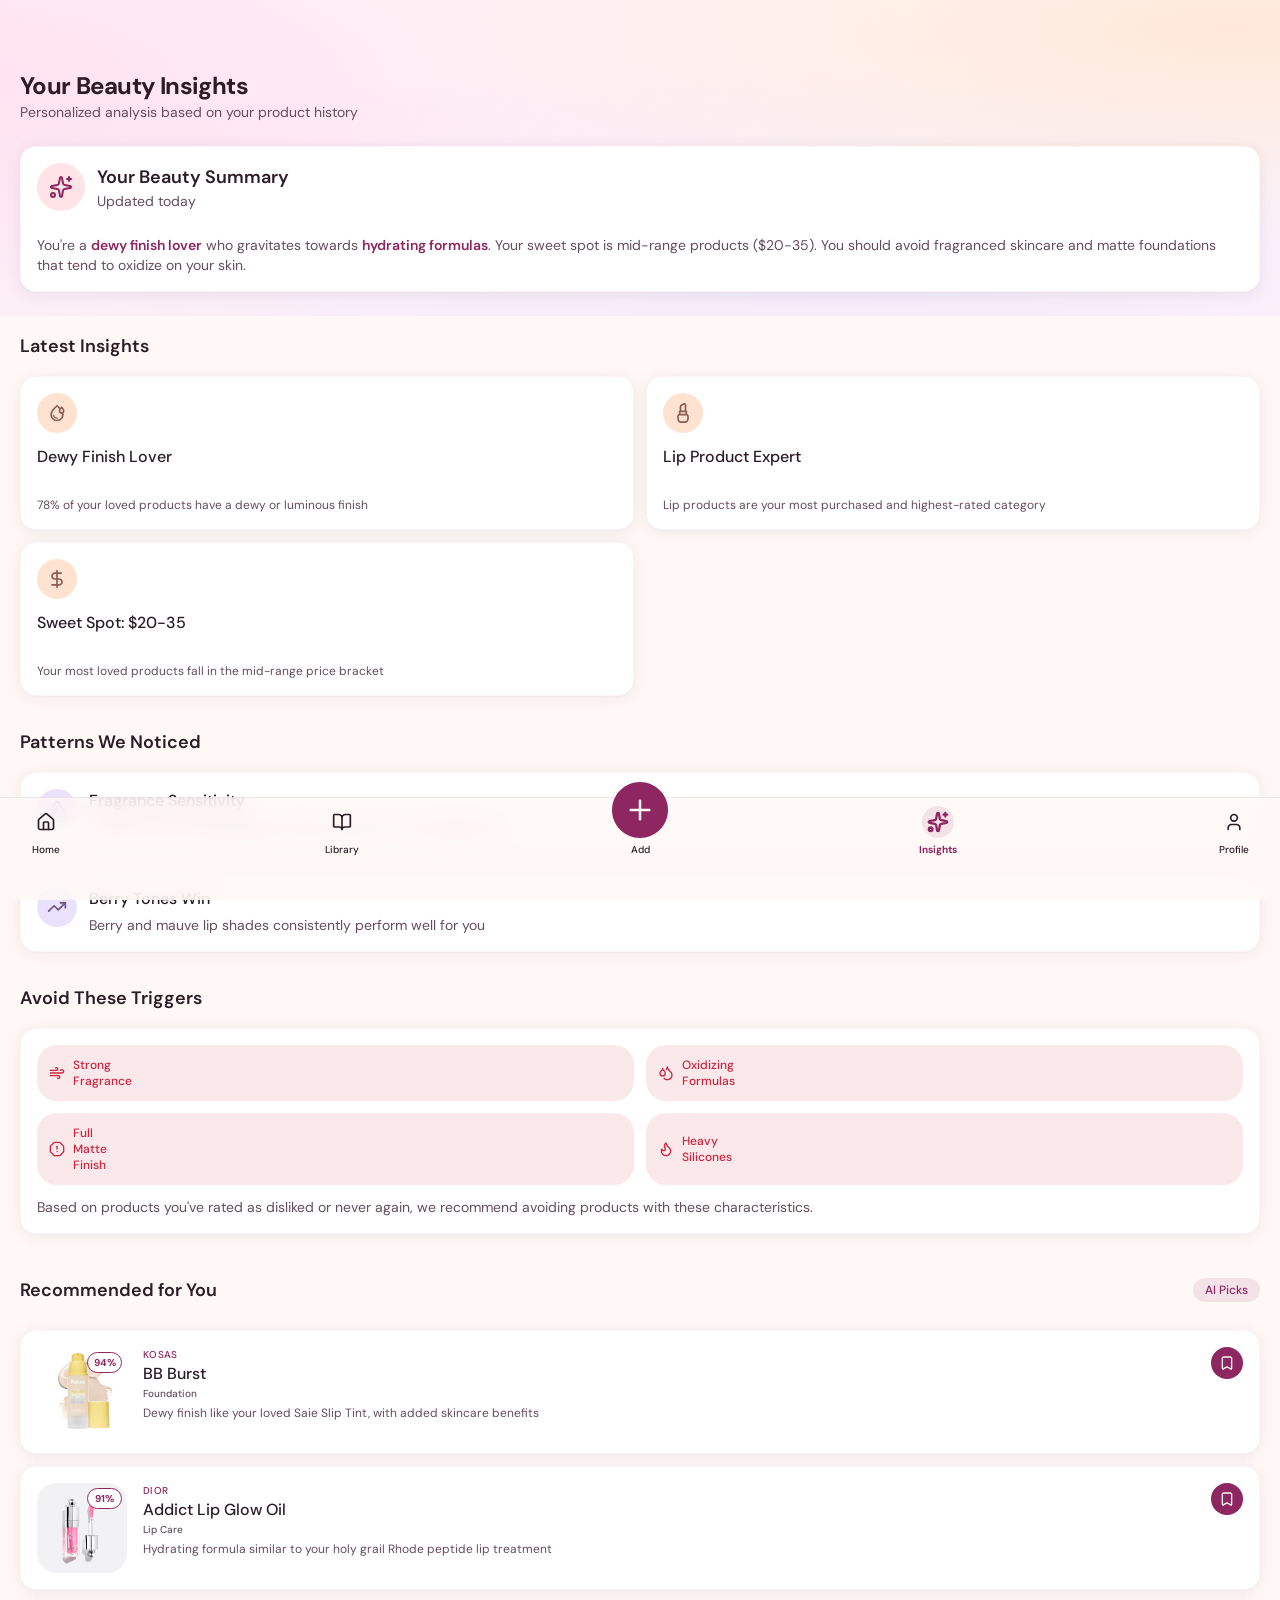
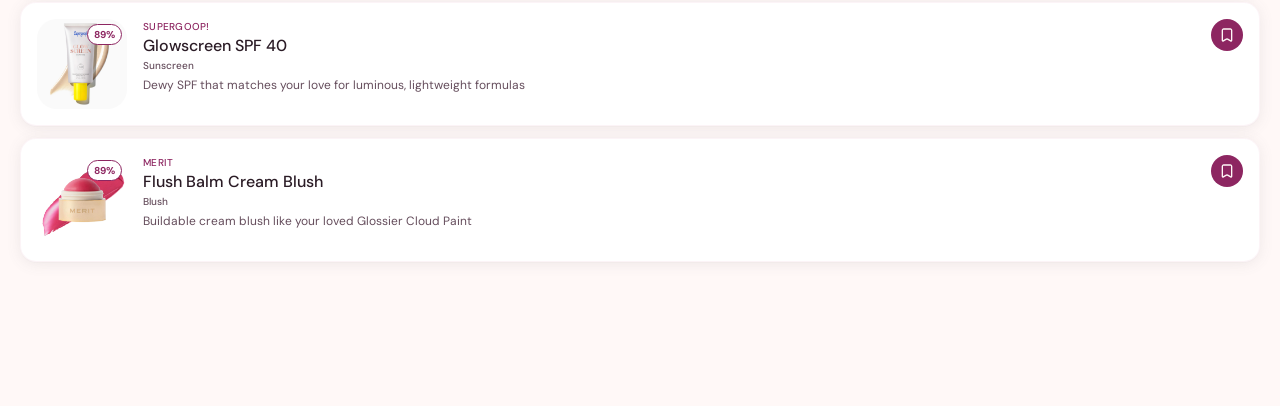
==== insights.html @ 0461f56a "Add files via upload" ====
<!DOCTYPE html>

<html lang="en" dir="ltr">

<head>
    <meta charset="UTF-8">
    <link rel="stylesheet" href="glow_discovery.css">
    <meta name="viewport" content="width=device-width, initial-scale=1.0">
    <title>Beauty Insights</title>
    <link rel="preconnect" href="https://fonts.googleapis.com">
    <link rel="preconnect" href="https://fonts.gstatic.com" crossorigin>
    <link href="https://fonts.googleapis.com/css2?family=DM+Sans:ital,opsz,wght@0,9..40,100..1000;1,9..40,100..1000&display=swap" rel="stylesheet">
</head>

<body>
    <div class="main-container"> 
        <div class="header-content">
            <h1>Your Beauty Insights</h1>
            <p class="body-1-reg">Personalized analysis based on your product history</p>

            <div class="beauty-summary-card">
                <div class="beauty-summary-top">
                    <img src="images/latest_insight_icon.svg" alt="Shimmer icon representing new beauty insights.">
                    <div class="summary-text">
                        <h2>Your Beauty Summary</h2>
                        <p class="body-1-reg">Updated today</p>
                    </div>
                </div>

                <div class="beauty-summary-bottom">
                    <p class="body-1-reg">You're a <span class="bold-pink-text">dewy finish lover</span> who
                    gravitates towards <span class="bold-pink-text">hydrating formulas</span>. Your sweet 
                    spot is mid-range products ($20-35). You should avoid fragranced skincare and matte 
                    foundations that tend to oxidize on your skin.
                    </p>
                </div>
            </div>
        </div>

        

        <div class="section"> 
            <div class="section-title" id="latest-insights">
                <h2>Latest Insights</h2>
            </div>

            <div class="all-insights">
                <div class="insights-card">
                    <img src="images/dewy_icon.svg" alt="Dewy icon representing dewy finish products.">
                    <h3>Dewy Finish Lover</h3>
                    <p class="body-2-reg">78% of your loved products have a dewy or luminous finish</p>
                </div>
                <div class="insights-card">
                    <img src="images/lip_expert_icon.svg" alt="Lipstick icon representing lip product expertise.">
                    <h3>Lip Product Expert</h3>
                    <p class="body-2-reg">Lip products are your most purchased and highest-rated category</p>
                </div>
                <div class="insights-card">
                    <img src="images/sweet_spot_icon.svg" alt="Repurchase icon representing products you would repurchase.">
                    <h3>Sweet Spot: $20-35</h3>
                    <p class="body-2-reg">Your most loved products fall in the mid-range price bracket</p>
                </div>
            </div>
        </div>

        <div class="section">
            <div class="section-title">
                <h2>Patterns We Noticed</h2>
            </div>

            <div class="insight-content">
                <img src="images/fragrance_sens_icon.svg" alt="Caution icon representing fragrance sensitivity.">
                <div class="insight-text">
                    <h3 class="truncate">Fragrance Sensitivity</h3>
                    <p class="body-1-reg">Products with strong fragrance often end up in your disliked list</p>
                </div>
            </div>

            <div class="insight-content">
                <img src="images/trend_icon.svg" alt="Trend icon representing trends we noticed about you.">
                <div class="insight-text">
                    <h3 class="truncate">Berry Tones Win</h3>
                    <p class="body-1-reg">Berry and mauve lip shades consistently perform well for you</p>
                </div>
            </div>
        </div>

        <div class="section">
            <div class="section-title">
                <h2>Avoid These Triggers</h2>
            </div>

            <div class="trigger-card">
                <div class="trigger-tag-section">
                    <div class="trigger-tag">
                        <img src="images/fragrance_icon.svg" alt="Fragrance icon representing products with strong fragrance.">
                        <p>Strong Fragrance</p>
                    </div>

                    <div class="trigger-tag">
                        <img src="images/oxidizing_icon.svg" alt="Oxidizing icon representing products with oxidizing formulas.">
                        <p>Oxidizing Formulas</p>
                    </div>
                
                    <div class="trigger-tag">
                        <img src="images/matte_icon.svg" alt="Matte icon representing products with full matte finish.">
                        <p>Full Matte Finish</p>
                    </div>

                    <div class="trigger-tag">
                        <img src="images/silicones_icon.svg" alt="Silicone icon representing products with heavy silicones.">
                        <p>Heavy Silicones</p>
                    </div>
                </div>

                <p class="body-1-reg">Based on products you've rated as disliked or never again, we recommend 
                    avoiding products with these characteristics. </p>
            </div>

        </div>

        <div class="section" id="recommended">
            <div class="section-title">
                <h2>Recommended for You</h2>
                <p class="ai-picks-tag">AI Picks</p>
            </div>

            <div class="products-section">
                <div class="rec-product-card">

                    <div class="product-card-content">
                        <div class="rec-product-image">
                            <img src="images/kosas_bb.webp" alt="Image of Kosas BB Burst.">
                            <div class="small-match-tag" aria-label="94 percent match for you">94%</div>
                        </div>

                        <div class="product-content">
                            <p class="brand-name">Kosas</p>
                            <h3 class="truncate">BB Burst</h3>
                            <p class="product-type">Foundation</p>

                            <div class="product-description"> 
                                <p class="body-2-reg truncate-2">Dewy finish like your loved Saie Slip Tint, with added 
                                    skincare benefits</p>
                            </div>
                        </div>
                    </div>

                    <button class="save-button" aria-label="Save product to library">
                        <img src="images/save_icon.svg" alt="Save icon representing saving this product to your library.">
                    </button>
                </div>

                <div class="rec-product-card">
                    
                    <div class="product-card-content">
                        <div class="rec-product-image">
                            <img src="images/dior_lip.webp" alt="Image of Dior Addict Lip Glow Oil.">
                            <div class="small-match-tag" aria-label="91 percent match for you">91%</div>
                        </div>

                        <div class="product-content">
                            <p class="brand-name">Dior</p>
                            <h3 class="truncate">Addict Lip Glow Oil</h3>
                            <p class="product-type">Lip Care</p>

                            <div class="product-description"> 
                                <p class="body-2-reg truncate-2">Hydrating formula similar to your holy grail 
                                    Rhode peptide lip treatment</p>
                            </div>
                        </div>
                    </div>

                    <button class="save-button" aria-label="Save product to library">
                        <img src="images/save_icon.svg" alt="Save icon representing saving this product to your library.">
                    </button>
                </div>

                <div class="rec-product-card">

                    <div class="product-card-content">
                        <div class="rec-product-image">
                            <img src="images/supergoop_glow.webp" alt="Image of Supergoop! Glowscreen SPF 40.">
                            <div class="small-match-tag" aria-label="89 percent match for you">89%</div>
                        </div>

                        <div class="product-content">
                            <p class="brand-name">Supergoop!</p>
                            <h3 class="truncate">Glowscreen SPF 40</h3>
                            <p class="product-type">Sunscreen</p>

                            <div class="product-description"> 
                                <p class="body-2-reg truncate-2">Dewy SPF that matches your love for 
                                    luminous, lightweight formulas</p>
                            </div>
                        </div>
                    </div>

                    <button class="save-button" aria-label="Save product to library">
                        <img src="images/save_icon.svg" alt="Save icon representing saving this product to your library.">
                    </button>
                </div>

                <div class="rec-product-card">

                    <div class="product-card-content">
                        <div class="rec-product-image">
                            <img src="images/merit_blush.webp" alt="Image of Merit Flush Balm Cream Blush.">
                            <div class="small-match-tag" aria-label="89 percent match for you">89%</div>
                        </div>

                        <div class="product-content">
                            <p class="brand-name">Merit</p>
                            <h3 class="truncate">Flush Balm Cream Blush</h3>
                            <p class="product-type">Blush</p>

                            <div class="product-description"> 
                                <p class="body-2-reg truncate-2">Buildable cream blush like your loved 
                                    Glossier Cloud Paint</p>
                            </div>
                        </div>
                    </div>

                    <button class="save-button" aria-label="Save product to library">
                        <img src="images/save_icon.svg" alt="Save icon representing saving this product to your library.">
                    </button>
                </div>
            </div>
        </div>

        <div class="nav-bar"> 
            <nav>
                <a href="index.html" class="nav-button"><img src="images/home_icon.svg" alt="Home button icon.">Home</a>
                <a href="library.html" class="nav-button"><img src="images/library_icon.svg" alt="Library button icon.">Library</a>
                <a href="" class="add-button">
                    <img src="images/add_icon.svg"  alt="Add product button.">
                Add</a>
                <a href="insights.html" class="nav-button selected"><img src="images/insights_selected_icon.svg" alt="Insights button icon.">Insights</a>
                <a href="" class="nav-button"><img src="images/profile_icon.svg" alt="Profile button icon.">Profile</a>
            </nav>
        </div>

    </div>
</body>

</html>
---- glow_discovery.css ----
* {
    box-sizing: border-box;
}

html, 
body {
    margin: 0;
    width: 100%;
    min-height: 100%;
    padding-bottom: 64px;
}

body  {
    font-family: DM Sans, sans-serif;
    background-color: #FFF8F7;
    display: flex;
    flex-direction: column;
}

body.gradient-bg {
    background: radial-gradient(166.95% 190.8% at -10.57% 25.76%, rgba(255, 207, 236, 0.60) 0%, rgba(255, 207, 236, 0.00) 50%), radial-gradient(159.7% 159.7% at 96.64% 9.6%, rgba(255, 207, 175, 0.40) 0%, rgba(255, 207, 175, 0.00) 40%), radial-gradient(216.42% 162.32% at 65.55% 92.17%, rgba(228, 214, 255, 0.40) 0%, rgba(228, 214, 255, 0.00) 45%);

}

.nav-bar {
    display: flex;
    width: 100%;
    padding: 8px 20px 34px 20px;
    flex-direction: column;
    align-items: flex-start;
    position: fixed;
    left: 0;
    bottom: 0;
    border-top: 1px solid var(--Light-berry, rgba(141, 38, 97, 0.10));
    background: var(--Nav-Bar-Fill, rgba(255, 248, 247, 0.80));
    backdrop-filter: blur(12px);
}

nav { 
    display: flex;
    padding: 0 0 8px 0;
    justify-content: space-between;
    align-items: flex-end;
    align-self: stretch;
}

.nav-button {
    display: flex;
    min-width: 52px;
    min-height: 52px;
    flex-direction: column;
    align-items: center;
    gap: 4px;
}

.nav-button.selected {
    color: var(--Berry, #8D2661);
    text-align: center;
    /* Body 3 Bold, 10 Bold 15LH */
    font-family: "DM Sans";
    font-size: 10px;
    font-style: normal;
    font-weight: 700;
    line-height: 15px; 
}

.nav-button img {
    width: 32px;
    height: 32px;
}

.add-button {
    display: flex;
    flex-direction: column;
    align-items: center;
    gap: 4px;
    min-width: 52px;
    min-height: 52px;
    text-decoration: none;
    color: var(--Black-text, #2B1C26);
}

.add-button img {
    display: flex;
    width: 56px;
    height: 56px;
    position: relative;
    top: -24px;
    margin-bottom: -24px;
}

nav a {
    text-decoration: none;
    color: var(--Black-text, #2B1C26);
    text-align: center;
    /* Body 3 Med, 10 Med 15LH */
    font-family: "DM Sans";
    font-size: 10px;
    font-style: normal;
    font-weight: 500;
    line-height: 15px; 
    margin: 0;
}

.header-content {
    background: radial-gradient(166.95% 190.8% at -10.57% 25.76%, rgba(255, 207, 236, 0.60) 0%, rgba(255, 207, 236, 0.00) 50%), radial-gradient(159.7% 159.7% at 96.64% 9.6%, rgba(255, 207, 175, 0.40) 0%, rgba(255, 207, 175, 0.00) 40%), radial-gradient(216.42% 162.32% at 65.55% 92.17%, rgba(228, 214, 255, 0.40) 0%, rgba(228, 214, 255, 0.00) 45%);
    display: flex;
    width: 100%;
    padding: 70px 20px 24px 20px;
    flex-direction: column;
    align-items: flex-start;
    gap: 0;
}

.header-content-login {
    display: flex;
    width: 100%;
    padding: 70px 20px 32px 20px;
    flex-direction: column;
    align-items: center;
    gap: 24px;
}

.header-text {
    text-align: center;
}

.body-1-reg {
    align-self: stretch;
    color: var(--Brown-text, #654D5C);
    /* Body 1 Reg, 14 Reg 20LH */
    font-family: "DM Sans";
    font-size: 14px;
    font-style: normal;
    font-weight: 400;
    line-height: 20px; 
    margin: 0;
}

h1 { 
    align-self: stretch;
    color: var(--Black-text, #2B1C26);
    /* H1, 24 Bold 32LH -0.6px */
    font-family: "DM Sans";
    font-size: 24px;
    font-style: normal;
    font-weight: 700;
    line-height: 32px; 
    letter-spacing: -0.6px;
    margin: 0;
}

.overview {
    display: grid;
    grid-template-columns: repeat(2, minmax(0, 1fr));
    gap: 12px;
    padding: 16px 20px;
    width: 100%;
    align-items: stretch;
}

.body-2-reg {
    align-self: stretch;
    color: var(--Brown-text, #654D5C);
    /* Body 2, 12 Reg 16LH */
    font-family: "DM Sans";
    font-size: 12px;
    font-style: normal;
    font-weight: 400;
    line-height: 16px; 
    margin: 0;
}

.overview-card {
    padding: 16px;
    display: flex;
    flex-direction: column;
    align-items: flex-start;
    border-radius: 16px;
    border: 1px solid var(--Card-Stoke, rgba(250, 233, 240, 0.50));
    background: var(--White, #FFF);
    box-shadow:
        0 2px 15px -1px rgba(100, 100, 111, 0.12),
        0 1px 2px -1px rgba(100, 100, 111, 0.08);

    backdrop-filter: blur(6px);
    gap: 0;
} 


.overview-number {
    align-self: stretch;
    margin-top: 12px;
    margin-bottom: 0; 
    color: var(--Black-text, #2B1C26);
    font-family: "DM Sans";
    font-size: 24px;
    font-style: normal;
    font-weight: 700;
    line-height: 32px;
    letter-spacing: -0.6px;
}

.recommended-section { 
    display: flex;
    padding: 16px 20px;
    flex-direction: column;
    align-items: flex-start;
    align-self: stretch;
}

.section-title {
    display: flex;
    justify-content: space-between;
    align-items: center;
    align-self: stretch;
}

.carousel {
    display: flex;
    flex-direction: row;
    flex-wrap: nowrap;
    gap: 12px;

    width: 100%;
    overflow-x: auto;
    overflow-y: hidden;

    padding: 16px 0;
}

.carousel-card {
    flex: 0 0 176px;
    width: 176px;

    display: flex;
    flex-direction: column;

    border-radius: 16px;
    overflow: hidden;

    border: 1px solid var(--Card-Stoke, rgba(250, 233, 240, 0.50));
    background: var(--White, #FFF);
    /* Card shadow */
    box-shadow: 0 2px 15px -1px rgba(100, 100, 111, 0.12), 0 1px 2px -1px rgba(100, 100, 111, 0.08);
    backdrop-filter: blur(6px);
}

.carousel-image {
    width: 100%;
    height: 132px;
    overflow: hidden;
}

.carousel-image img {
    width: 100%;
    height: 100%;
    object-fit: cover;
    display: block;
}

.carousel-content {
    padding: 12px;
}

.brand-name {
    align-self: stretch;
    color: var(--Berry, #8D2661);
    /* Body 3 Med, 10 Med 15LH CAPS */
    font-family: "DM Sans";
    font-size: 10px;
    font-style: normal;
    font-weight: 500;
    line-height: 15px;
    letter-spacing: 0.25px;
    text-transform: uppercase;
    margin: 0;
}

h3 {
    align-self: stretch;
    color: var(--Black-text, #2B1C26);
    /* H3, 16 SemiBold 24LH */
    font-family: "DM Sans";
    font-size: 16px;
    font-style: normal;
    font-weight: 500;
    line-height: 24px; 
    margin: 0;
}

.truncate {
    display: -webkit-box;
    -webkit-box-orient: vertical;
    -webkit-line-clamp: 1;
    align-self: stretch;
    overflow: hidden;
    text-overflow: ellipsis;
}

.truncate-2 {
    display: -webkit-box;
    -webkit-box-orient: vertical;
    -webkit-line-clamp: 2;
    align-self: stretch;
    overflow: hidden;
    text-overflow: ellipsis;
}

.carousel-description {
    color: var(--Brown-text, #654D5C);
    /* Body 2, 12 Reg 16LH */
    font-family: "DM Sans";
    font-size: 12px;
    font-style: normal;
    font-weight: 400;
    line-height: 16px; 
    margin-top: 2px;
}

h2 { 
    color: var(--Black-text, #2B1C26);
    /* H2, 18 SemiBold 28LH */
    font-family: "DM Sans";
    font-size: 18px;
    font-style: normal;
    font-weight: 600;
    line-height: 28px; 
    margin: 0;
}

.view-all {
    display: flex;
    align-items: center;
    gap: 4px;
    text-decoration: none;
    color: var(--Berry, #8D2661);
}

.pink-link-text {
    color: var(--Berry, #8D2661);
    text-align: center;
    /* Body 2 Med, 12 Med 16LH */
    font-family: "DM Sans";
    font-size: 12px;
    font-style: normal;
    font-weight: 500;
    line-height: 16px; 
    text-decoration: none;
}

.section { 
    display: flex;
    padding: 16px 20px;
    flex-direction: column;
    align-items: flex-start;
    align-self: stretch;
    gap: 16px;
}

.insight-content { 
    display: flex;
    padding: 16px;
    flex-direction: row;
    gap: 12px;
    align-items: flex-start;
    align-self: stretch;
    border-radius: 16px;
    border: 1px solid var(--Card-Stoke, rgba(250, 233, 240, 0.50));
    background: var(--White, #FFF);
    /* Card shadow */
    box-shadow: 0 2px 15px -1px rgba(100, 100, 111, 0.12), 0 1px 2px -1px rgba(100, 100, 111, 0.08);
    backdrop-filter: blur(6px);
}

.insight-text {
    display: flex;
    flex-direction: column;
    align-items: flex-start;
    gap: 4px;
    flex: 1 0 0;
} 

.products-section {
    display: flex;
    flex-direction: column;
    align-items: flex-start;
    gap: 12px;
    align-self: stretch;
}

.product-card {
    display: flex;
    flex-direction: row;
    padding: 16px;
    align-items: stretch;
    gap: 16px;
    align-self: stretch;
    border-radius: 16px;
    border: 1px solid var(--Card-Stoke, rgba(250, 233, 240, 0.50));
    background: var(--White, #FFF);
    /* Card shadow */
    box-shadow: 0 2px 15px -1px rgba(100, 100, 111, 0.12), 0 1px 2px -1px rgba(100, 100, 111, 0.08);
    backdrop-filter: blur(6px);
}

.rec-product-card {
    display: flex;
    flex-direction: row;
    padding: 16px;
    align-items: stretch;
    justify-content: space-between;
    align-self: stretch;
    border-radius: 16px;
    border: 1px solid var(--Card-Stoke, rgba(250, 233, 240, 0.50));
    background: var(--White, #FFF);
    /* Card shadow */
    box-shadow: 0 2px 15px -1px rgba(100, 100, 111, 0.12), 0 1px 2px -1px rgba(100, 100, 111, 0.08);
    backdrop-filter: blur(6px);
}

.product-card-content {
    display: flex;
    gap: 16px;
    align-self: stretch;
}

.product-image {
    position: relative;
    width: 81px;
    height: 81px;
    border-radius: 20px;
    flex-shrink: 0;
}

.rec-product-image {
    position: relative;
    width: 90px;
    height: 90px;
    border-radius: 20px;
    flex-shrink: 0;
}

.product-image img {
    width: 100%;
    height: 100%;
    border-radius: 18px;
}

.rec-product-image img {
    width: 100%;
    height: 100%;
    border-radius: 20px;
}

.product-content {
    display: flex;
    flex-direction: column;
    align-items: flex-start;
}

.product-description {
    margin-top: 4px;
}

.product-tags {
    display: flex;
    flex-direction: row;
    flex-wrap: wrap;
    gap: 4px;
    align-items: center;
    margin-top: 8px;
}

.loved-tag {
    display: flex;
    padding: 2px 6px;
    align-items: center;
    border-radius: 1000px;
    background: var(--Loved-tag-fill, #FFBDE1);
}

.loved-tag-text {
    color: var(--Loved-tag-text, #651643);
    /* Body 3 Med, 10 Med 15LH */
    font-family: "DM Sans";
    font-size: 10px;
    font-style: normal;
    font-weight: 500;
    line-height: 15px;
    margin: 0;
}

.liked-tag {
    display: flex;
    padding: 2px 6px;
    align-items: center;
    border-radius: 1000px;
    background: var(--Liked-tag-fill, #BEF9C7);
}

.liked-tag-text {
    color: var(--Liked-tag-font, #22640D);
    /* Body 3 Med, 10 Med 15LH */
    font-family: "DM Sans";
    font-size: 10px;
    font-style: normal;
    font-weight: 500;
    line-height: 15px; 
    margin: 0;
}

.neutral-tag {
    display: flex;
    padding: 2px 6px;
    align-items: center;
    border-radius: 1000px;
    background: var(--Neutral-tag-fill, #EFE2D8);
}

.neutral-tag-text {
    color: var(--Neutral-tag-font, #625245);
    /* Body 3 Med, 10 Med 15LH */
    font-family: "DM Sans";
    font-size: 10px;
    font-style: normal;
    font-weight: 500;
    line-height: 15px; 
    margin: 0;
}

.disliked-tag {
    display: flex;
    padding: 2px 6px;
    align-items: center;
    border-radius: 1000px;
    background: var(--Disliked-tag-fill, #FFCFAF);
}

.disliked-tag-text {
    color: var(--Disliked-tag-text, #713408);
    /* Body 3 Med, 10 Med 15LH */
    font-family: "DM Sans";
    font-size: 10px;
    font-style: normal;
    font-weight: 500;
    line-height: 15px; 
    margin: 0;
}

.never-tag {
    display: flex;
    padding: 2px 6px;
    align-items: center;
    border-radius: 1000px;
    background: var(--Never-Again-Fill, #FFB4B3);   
}

.never-tag-text {
    color: var(--Never-Again-Font, #750016);
    /* Body 3 Med, 10 Med 15LH */
    font-family: "DM Sans";
    font-size: 10px;
    font-style: normal;
    font-weight: 500;
    line-height: 15px; 
    margin: 0;
}


.product-type {
    color: var(--Brown-text, #654D5C);
    /* Body 3 Med, 10 Med 15LH */
    font-family: "DM Sans";
    font-size: 10px;
    font-style: normal;
    font-weight: 500;
    line-height: 15px; 
    margin: 0;
}

.rating-tag { 
    display: flex;
    align-items: center;
    gap: 2px;
    padding: 2px 6px;
    border-radius: 10000px;
    background: var(--Light-berry, rgba(141, 38, 97, 0.10));
}

.repurchase-tag {
    display: flex;
    align-items: center;
    gap: 2px;
    padding: 2px 6px;
    border-radius: 10000px;
    background: var(--Light-berry, rgba(141, 38, 97, 0.10));
}

.tag-text {
    color: var(--Berry, #8D2661);
    /* Body 3 Med, 10 Med 15LH */
    font-family: "DM Sans";
    font-size: 10px;
    font-style: normal;
    font-weight: 500;
    line-height: 15px; 
    margin: 0;
}

.beauty-summary-card {
    display: flex;
    padding: 16px;
    margin-top: 24px; 
    flex-direction: column;
    gap: 16px;
    align-items: flex-start;
    align-self: stretch;
    border-radius: 16px;
    border: 1px solid var(--Card-Stoke, rgba(250, 233, 240, 0.50));
    background: var(--White, #FFF);
    /* Card shadow */
    box-shadow: 0 2px 15px -1px rgba(100, 100, 111, 0.12), 0 1px 2px -1px rgba(100, 100, 111, 0.08);
    backdrop-filter: blur(6px);
}
.beauty-summary-top {
    display: flex; 
    flex-direction: row;
    gap: 12px;
}

.summary-text {
    gap: 0p;
}

.beauty-summary-top img {
    height: 48px;
    width: 48px;
}

.beauty-summary-bottom {
    margin-top: 8px;
}


.bold-pink-text {
    color: var(--Berry, #8D2661);
    font-family: "DM Sans";
    font-size: 14px;
    font-style: normal;
    font-weight: 600;
 line-height: 20px;
}

.all-insights {
    display: grid;
    grid-template-columns: repeat(2, minmax(0, 1fr));
    gap: 12px;
    width: 100%;
}

.insights-card {
    padding: 16px;
    display: flex;
    flex-direction: column;
    align-items: flex-start;
    border-radius: 16px;
    border: 1px solid var(--Card-Stoke, rgba(250, 233, 240, 0.50));
    background: var(--White, #FFF);
    box-shadow:
        0 2px 15px -1px rgba(100, 100, 111, 0.12),
        0 1px 2px -1px rgba(100, 100, 111, 0.08);

    backdrop-filter: blur(6px);
    gap: 4px;
} 

.insights-card img {
    width: 40px;
    height: 40px;
    margin-bottom: 8px;
}

.insights-card h3 {
    min-height: 48px;
    max-width: 80%;
}

.trigger-card {
    display: flex;
    padding: 16px;
    flex-direction: column;
    gap: 12px;
    align-items: flex-start;
    align-self: stretch;
    border-radius: 16px;
    border: 1px solid var(--Card-Stoke, rgba(250, 233, 240, 0.50));
    background: var(--White, #FFF);
    /* Card shadow */
    box-shadow: 0 2px 15px -1px rgba(100, 100, 111, 0.12), 0 1px 2px -1px rgba(100, 100, 111, 0.08);
    backdrop-filter: blur(6px);
}

.trigger-tag-section {
    display: grid;
    grid-template-columns: repeat(2, minmax(0, 1fr));
    gap: 12px;
    width: 100%;
}

.trigger-tag {
    padding: 12px; 
    border-radius: 20px;
    background: var(--Red-trigger-cards-fill, rgba(204, 36, 61, 0.10));
    display: flex;
    flex-direction: row;
    align-items: center;
    gap: 8px;
}

.trigger-tag img {
    width: 16px;
    height: 16px;
}

.trigger-tag p {
    display: flex; 
    flex-direction: column;
    color: var(--Red-Trigger-cards-text, #CC243D);
    /* Body 2 Med, 12 Med 16LH */
    font-family: "DM Sans";
    font-size: 12px;
    font-style: normal;
    font-weight: 500;
    line-height: 16px; 
    margin: 0;
    width: 56px;
}

.ai-picks-tag {
    display: flex;
    padding: 4px 12px;
    flex-direction: column;
    align-items: center;
    border-radius: 16777200px;
    background: var(--Light-berry, rgba(141, 38, 97, 0.10));

    color: var(--Berry, #8D2661);
    /* Body 2 Med, 12 Med 16LH */
    font-family: "DM Sans";
    font-size: 12px;
    font-style: normal;
    font-weight: 500;
    line-height: 16px; 
}

.save-button {
    background: none;
    border: none;
    padding: 0;
    margin: 0;
    cursor: pointer;
    display: flex;
    align-self: flex-start;
}

.save-button img {
    width: 32px;
    height: 32px;
}


.large-match-tag {
    display: flex;
    position: absolute;
    top: 8px;
    right: 8px;
    width: 50px;
    padding: 4px 8px;
    justify-content: center;
    align-items: center;
    border-radius: 16777200px;
    border: 1.5px solid var(--Berry, #8D2661);
    background: var(--White, #FFF);
    color: var(--Berry, #8D2661);
    /* Body 2 Bold, 12 Bold 16LH */
    font-family: "DM Sans";
    font-size: 12px;
    font-style: normal;
    font-weight: 700;
    line-height: 16px; 
    margin: 0; 
}

.small-match-tag {
    display: flex;
    position: absolute;
    top: 5px;
    right: 5px;
    width: 35px;
    padding: 2px 4px;
    justify-content: center;
    align-items: center;
    border-radius: 16777200px;
    border: 1px solid var(--Berry, #8D2661);
    background: var(--White, #FFF);
    color: var(--Berry, #8D2661);
    /* Body 3 Bold, 10 Bold 15LH */
    font-family: "DM Sans";
    font-size: 10px;
    font-style: normal;
    font-weight: 700;
    line-height: 15px; 
    margin: 0; 
}

.tab-filter {
    margin-top: 16px;
    display: flex;
    height: 56px;
    padding: 5px 4px;
    justify-content: center;
    align-items: flex-start;
    gap: 8px;
    align-self: stretch;
    border-radius: 30px;
    border: 1px solid var(--Card-Stoke, rgba(250, 233, 240, 0.50));
    background: var(--White, #FFF);
    /* Card shadow */
    box-shadow: 0 2px 15px -1px rgba(100, 100, 111, 0.12), 0 1px 2px -1px rgba(100, 100, 111, 0.08);
    backdrop-filter: blur(6px);
}

.tab-button.active, 
.big-pink-button {
    display: flex;
    width: 100%;
    height: 46px;
    justify-content: center;
    align-items: center;
    border-radius: 30px;
    border: none;
    background: var(--Berry, #8D2661);
    box-shadow: 0 1px 3px 0 rgba(0, 0, 0, 0.10), 0 1px 2px -1px rgba(0, 0, 0, 0.10);
    text-decoration: none;
    color: var(--Light-Peach-Background, #FFF8F7);
    /* Body 1 Med, 14 Med 20LH */
    font-family: "DM Sans";
    font-size: 14px;
    font-style: normal;
    font-weight: 500;
    line-height: 20px; 
}

.tab-button {
    display: flex;
    width: 100%;
    height: 46px;
    justify-content: center;
    align-items: center;
    border-radius: 30px;
    background: none;
    text-decoration: none;
    color: var(--Brown-text, #654D5C);
    /* Body 1 Med, 14 Med 20LH */
    font-family: "DM Sans";
    font-size: 14px;
    font-style: normal;
    font-weight: 500;
    line-height: 20px; 
}

.search-filter-container {
    display: flex;
    flex-direction: row;
    align-items: flex-start;
    gap: 12px;
    align-self: stretch;
}

.search-bar, .login-input {
    display: flex;
    align-items: center;
    gap: 8px;
    width: 100%;
    padding: 12px 16px;
    border-radius: 20px;
    border: 1px solid var(--Input-Field-Stroke, rgba(141, 38, 97, 0.50));
    background: var(--White, #FFF);
    /* Card shadow */
    box-shadow: 0 2px 15px -1px rgba(100, 100, 111, 0.12), 0 1px 2px -1px rgba(100, 100, 111, 0.08);
    backdrop-filter: blur(6px);
}

.message {
    align-self: stretch;
    margin: 0;
    color: var(--Red-Trigger-cards-text, #CC243D);
    /* Body 2 Med, 12 Med 16LH */
    font-family: "DM Sans";
    font-size: 12px;
    font-style: normal;
    font-weight: 500;
    line-height: 16px; /* 133.333% */
}

.login-input.input-invalid {
    border: 1px solid var(--Red-Trigger-cards-text, #CC243D);
}

.login-input:not(.input-invalid):focus-within {
    border-color: var(--Berry, #8D2661);
}

.search-bar:focus-within, 
.login-input:focus-within {
    border-color: var(--Berry, #8D2661);
}

.search-icon {
    width: 16px;
    height: 16px;
    flex-shrink: 0;
}

.clear-button {
    width: 16px;
    height: 16px;
    background: none;
    border: none;
    padding: 0;
    display: flex;
    align-items: center;
    justify-content: center;
    cursor: pointer;
}

.search-bar input, 
.login-input input  {
    flex: 1;
    border: none;
    outline: none;
    background: transparent;
    color: var(--Black-text, #2B1C26);
    /* Body 1 Reg, 14 Reg 20LH */
    font-family: "DM Sans";
    font-size: 14px;
    font-style: normal;
    font-weight: 400;
    line-height: 20px; 
    margin: 0;
}

.search-bar input::placeholder, 
.login-input input::placeholder  {
    color: var(--Brown-text, #654D5C);
}

.library-results {
    display: flex;
    justify-content: space-between;
    align-items: center;
    align-self: stretch;
}

.results-count {
    color: var(--Brown-text, #654D5C);
    /* Body 1 Reg, 14 Reg 20LH */
    font-family: "DM Sans";
    font-size: 14px;
    font-style: normal;
    font-weight: 400;
    line-height: 20px; 
    margin: 0; 
}

.sort-by-filter {
    display: flex;
    align-items: center;
    gap: 4px;
    text-decoration: none;
    color: var(--Black-text, #2B1C26);
    margin: 0;
}

.sort-by-filter img {
    width: 16px;
    height: 16px;
}

.saved-empty {
    display: flex;
    padding: 48px 0;
    flex-direction: column;
    justify-content: center;
    align-items: center;
    align-self: stretch;
}

.saved-empty img {
    width: 64px;
    height: 64px;
    margin-bottom: 16px;
}

.saved-empty-text {
    color: var(--Brown-text, #654D5C);
    /* Body 1 Reg, 14 Reg 20LH */
    font-family: "DM Sans";
    font-size: 14px;
    font-style: normal;
    font-weight: 400;
    line-height: 20px; 
    margin: 0;
    text-align: center;
}

.logo {
    width: 64px;
    height: 64px;
}

.login-input img {
    width: 16px; 
    height: 16px;
}

#login, 
#signup { 
    display: flex; 
    flex-direction: column;
    align-items: center;
    width: 100%;
    gap: 16px;
}

label {
    color: var(--Black-text, #2B1C26);
    /* H2, 18 SemiBold 28LH */
    font-family: "DM Sans";
    font-size: 18px;
    font-style: normal;
    font-weight: 600;
    line-height: 28px; /* 155.556% */
    margin: 0px;
}

.login-field {
    display: flex; 
    flex-direction: column;
    width: 100%;
    gap: 8px;
}

.login-signup-card {
    display: flex;
    padding: 24px;
    flex-direction: column;
    gap: 16px;
    align-items: flex-start;
    align-self: stretch;
    border-radius: 16px;
    border: 1px solid var(--Card-Stoke, rgba(250, 233, 240, 0.50));
    background: var(--White, #FFF);
    /* Card shadow */
    box-shadow: 0 2px 15px -1px rgba(100, 100, 111, 0.12), 0 1px 2px -1px rgba(100, 100, 111, 0.08);
    backdrop-filter: blur(6px);
    gap: 24px;
}

.forgot-password {
    text-decoration: none;
    color: var(--Berry, #8D2661);
}

/*.divider {
    height: 1px;
    border-top: 1px solid var(--Card-Stoke, rgba(250, 233, 240, 0.50));
    width: 80%;
} */

.divider {
    height: 1px;
    width: 100%;
    border-top: 1px solid var(--Input-Field-Stroke, rgba(141, 38, 97, 0.50));
}

.login-description {
    text-align: center;
    width: 100%;
}
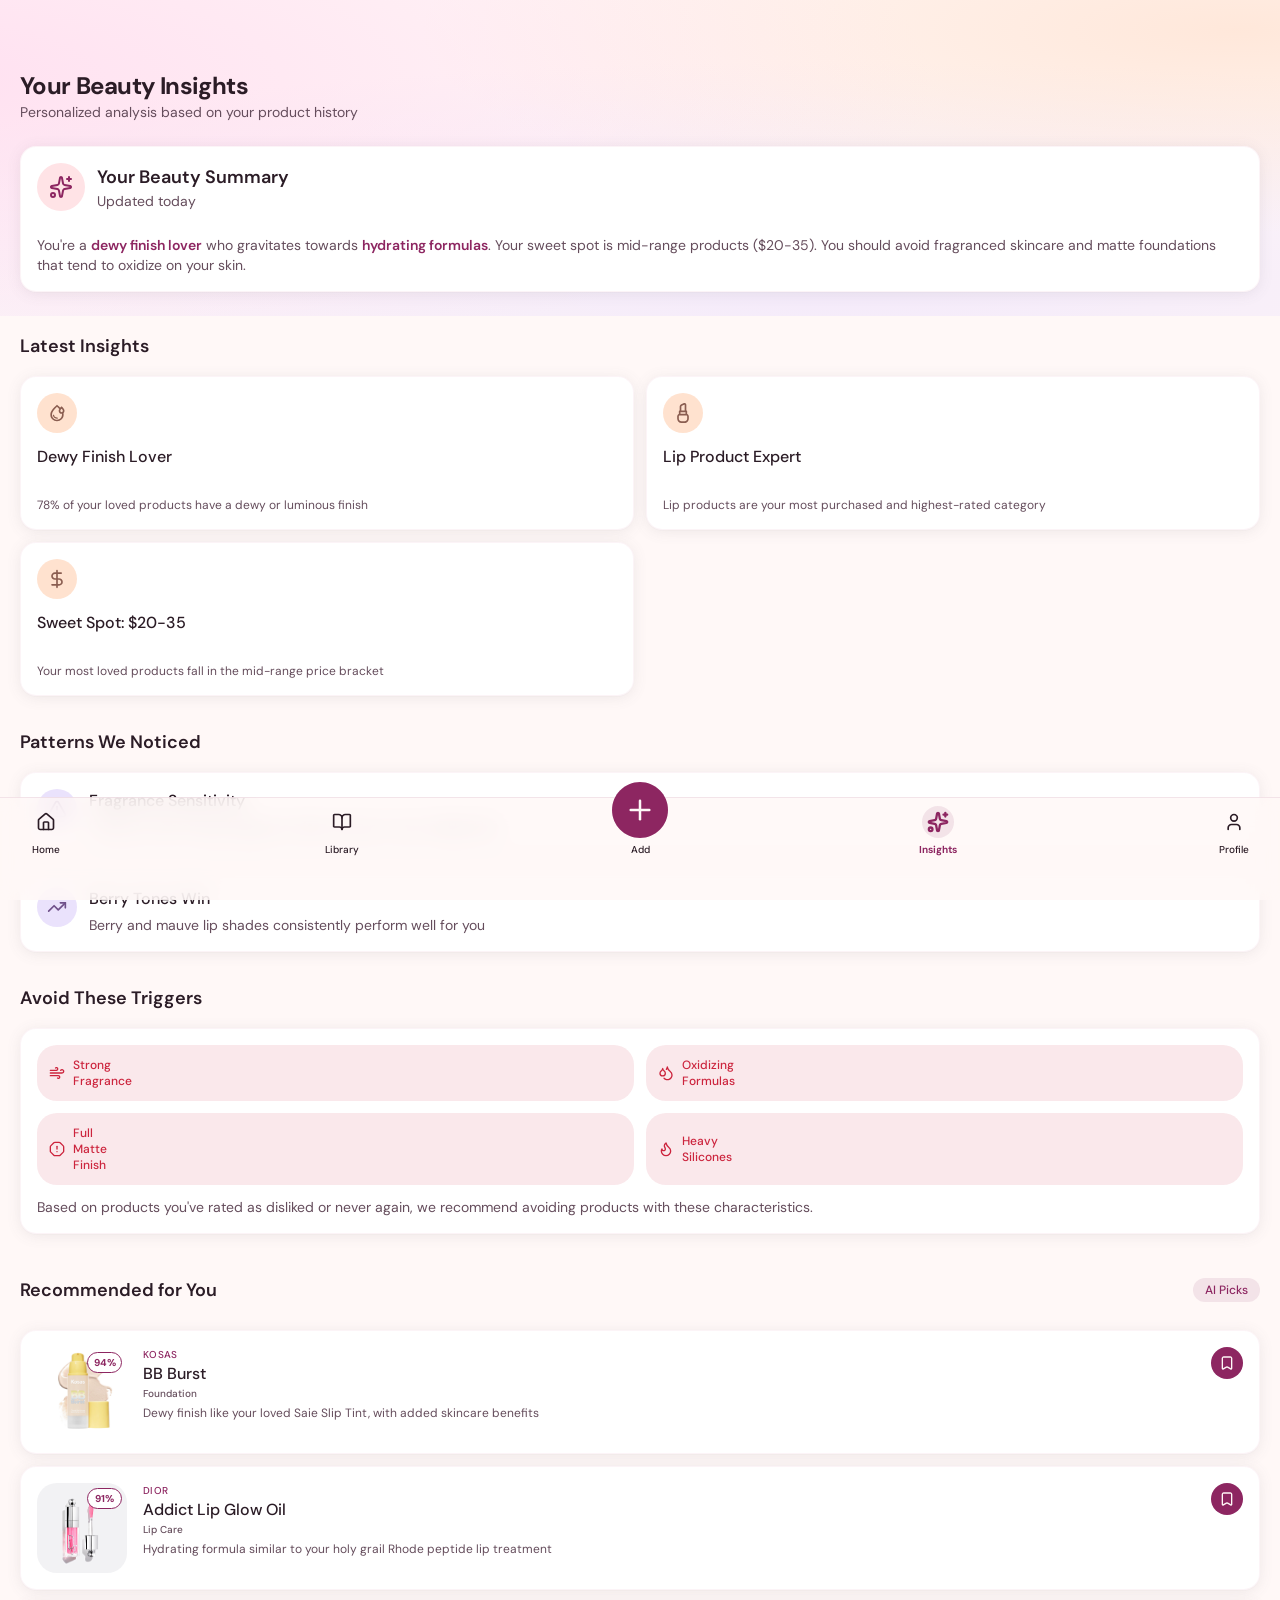
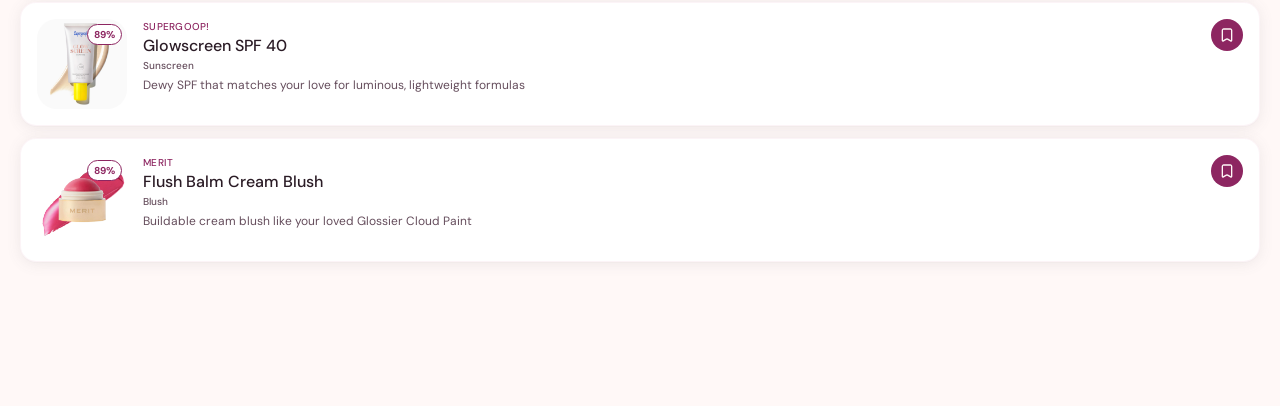
==== commit a5b63674: "Add files via upload" ====
--- a/insights.html
+++ b/insights.html
@@ -230,7 +230,7 @@
 
         <div class="nav-bar"> 
             <nav>
-                <a href="index.html" class="nav-button"><img src="images/home_icon.svg" alt="Home button icon.">Home</a>
+                <a href="home.html" class="nav-button"><img src="images/home_icon.svg" alt="Home button icon.">Home</a>
                 <a href="library.html" class="nav-button"><img src="images/library_icon.svg" alt="Library button icon.">Library</a>
                 <a href="" class="add-button">
                     <img src="images/add_icon.svg"  alt="Add product button.">
--- a/glow_discovery.css
+++ b/glow_discovery.css
@@ -294,6 +294,7 @@
     display: -webkit-box;
     -webkit-box-orient: vertical;
     -webkit-line-clamp: 1;
+    line-clamp: 1;
     align-self: stretch;
     overflow: hidden;
     text-overflow: ellipsis;
@@ -303,6 +304,7 @@
     display: -webkit-box;
     -webkit-box-orient: vertical;
     -webkit-line-clamp: 2;
+    line-clamp: 2;
     align-self: stretch;
     overflow: hidden;
     text-overflow: ellipsis;
